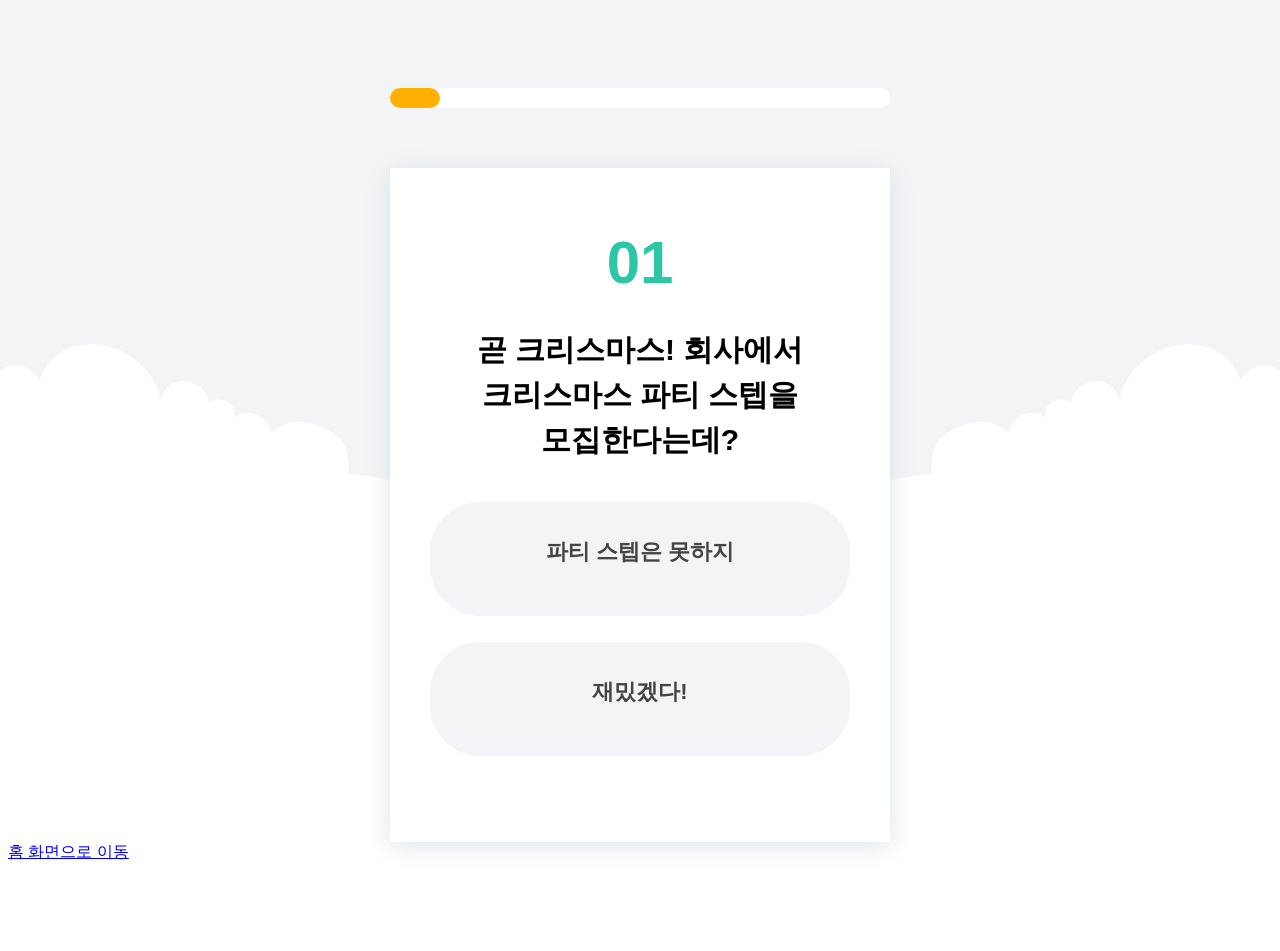
==== question.html @ 3a24a53b "feat: first commit" ====
<!DOCTYPE html>
<html lang="ko">
<head>
  <meta charset="UTF-8">
  <meta name="viewport" content="width=device-width, initial-scale=1.0">
  <link rel="stylesheet" href="./css/common.css">
  <link rel="stylesheet" href="./css/question.css">
  <link rel="icon" href="./favicon.ico">
  <title>Document</title>
</head>
<body>
  <div class="progress">
    <div class="value"></div>
  </div>
  <div class="question_box">
    <div class="number">01</div>
    <div class="question">곧 크리스마스! 회사에서 크리스마스 파티 스텝을 모집한다는데?</div>
    <div class="btn btn_gray choice choice1">파티 스텝은 못하지</div>
    <div class="btn btn_gray choice choice2">재밌겠다!</div>
  </div>
  <a href="./index.html">홈 화면으로 이동</a>
</body>
</html>
---- css/common.css ----
body {
  font-family: 'Noto Sans KR', sans-serif;
  background-image: url("../images/main_bg.jpg");
  background-position: top center;
  background-repeat: no-repeat;
  padding-top: 80px;
  padding-bottom: 80px;
  /* 한글 단어 줄바꿈 */
  word-break: keep-all;
}

img {
  display: block;
}

.page_title {
  font-size: 50px;
  font-weight: 800;
  line-height: 1.3;
  color: #13b491;
  text-align: center;
  margin-bottom: 20px;

}

.page_subtitle {
  width: 240px;
  height: 50px;
  border: 5px solid #ffa32d;
  font-size: 24px;
  font-weight: 700;
  color: #13b491;
  display: flex;
  justify-content: center;
  align-items: center;
  margin-left: auto;
  margin-right: auto;
  margin-bottom: 20px;
}

.character {
  width: 100%;
  max-width: 364px;
  margin-left: auto;
  margin-right: auto;
  margin-bottom: 40px;
}

.btn {
  max-width: 500px;
  height: 100px;
  font-size: 50px;
  font-weight: 700;
  border-radius: 30px;
  text-decoration: none;
  cursor: pointer;
  display: flex;
  align-items: center;
  justify-content: center;
  margin-left: auto;
  margin-right: auto;
  transition: 0.1s;
}

.btn_orange {
  background-color: #ffa32d;
  color: #fff;
  box-shadow: 0 14px 0 #e66000;
}

/* 버튼에 눌림효과 추가 */
.btn_orange:active {
  box-shadow: 0 4px 0 #e66000;
}

.btn_green {
  background-color: #32bfa1;
  color: #fff;
  box-shadow: 0 14px 0 #299a82;
}

/* 버튼에 눌림효과 추가 */
.btn_green:active {
  box-shadow: 0 4px 0 #299a82;
}

.btn_gray {
  background-color: #f2f4f6;
  color: #444;
  box-shadow: 0 14px 0 #f2f4f7;
}

/* 버튼에 눌림효과 추가 */
.btn_gray:active {
  box-shadow: 0 4px 0 #f2f4f7;
}

.btn_small {
  max-width: 350px;
  height: 70px;
  font-size: 26px;
  margin-bottom: 30px;
}
---- css/question.css ----
body {
  background-image: url(../images/questions_bg.jpg);
  background-position: top center;
  background-repeat: no-repeat;
}

.progress {
  max-width: 500px;
  height: 20px;
  background-color: #fff;
  border-radius: 10px;
  margin-left: auto;
  margin-right: auto;
  margin-bottom: 60px;
}

.progress .value {
  /* 질문 순서에 따라 부모의 크기의 상대적 길이를 갖도록 함 */
  width: 10%;
  height: 20px;
  background-color: #ffb103;
  border-radius: 10px;
  transition: 0.2s;
}

.question_box {
  max-width: 420px;
  background-color: #fff;
  padding-top: 60px;
  padding-bottom: 60px;
  padding-left: 40px;
  padding-right: 40px;
  margin-left: auto;
  margin-right: auto;
  box-shadow: 0 4px 25px #dde2e8;
}

.question_box .number {
  font-size: 60px;
  font-weight: 900;
  color: #2ec7a6;
  margin-bottom: 30px;
  text-align: center;
}

.question_box .question {
  font-size: 30px;
  font-weight: 700;
  line-height: 1.5;
  text-align: center;
  margin-bottom: 40px;
}

.question_box .choice {
  font-size: 22px;
  border-radius: 120px;
  margin-bottom: 40px;
}
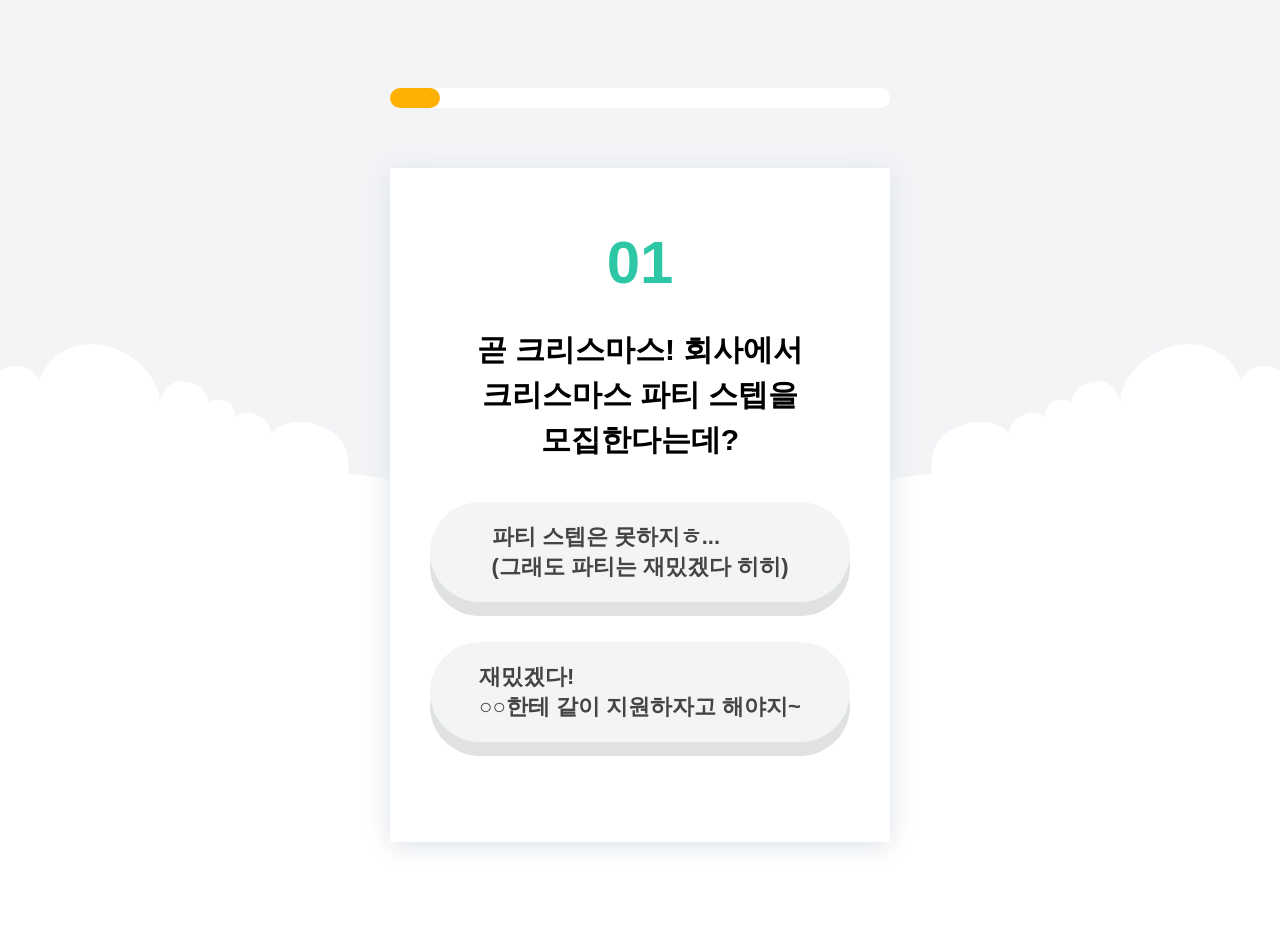
==== commit 8e075fa7: "feat: 결과 창(result.html) 상대경로 안 먹히는 문제 해결 필요" ====
--- a/question.html
+++ b/question.html
@@ -6,18 +6,18 @@
   <link rel="stylesheet" href="./css/common.css">
   <link rel="stylesheet" href="./css/question.css">
   <link rel="icon" href="./favicon.ico">
-  <title>Document</title>
+  <script type="module" defer src="./js/question.js"></script>
+  <title>Question</title>
 </head>
 <body>
   <div class="progress">
     <div class="value"></div>
   </div>
   <div class="question_box">
-    <div class="number">01</div>
+    <div class="number">여기에 번호 들어감.</div>
     <div class="question">곧 크리스마스! 회사에서 크리스마스 파티 스텝을 모집한다는데?</div>
     <div class="btn btn_gray choice choice1">파티 스텝은 못하지</div>
     <div class="btn btn_gray choice choice2">재밌겠다!</div>
   </div>
-  <a href="./index.html">홈 화면으로 이동</a>
 </body>
 </html>
--- a/css/common.css
+++ b/css/common.css
@@ -20,7 +20,6 @@
   color: #13b491;
   text-align: center;
   margin-bottom: 20px;
-
 }
 
 .page_subtitle {
@@ -87,12 +86,12 @@
 .btn_gray {
   background-color: #f2f4f6;
   color: #444;
-  box-shadow: 0 14px 0 #f2f4f7;
+  box-shadow: 0 14px 0 #dfe1e2;
 }
 
 /* 버튼에 눌림효과 추가 */
 .btn_gray:active {
-  box-shadow: 0 4px 0 #f2f4f7;
+  box-shadow: 0 4px 0 #dfe1e2;
 }
 
 .btn_small {
